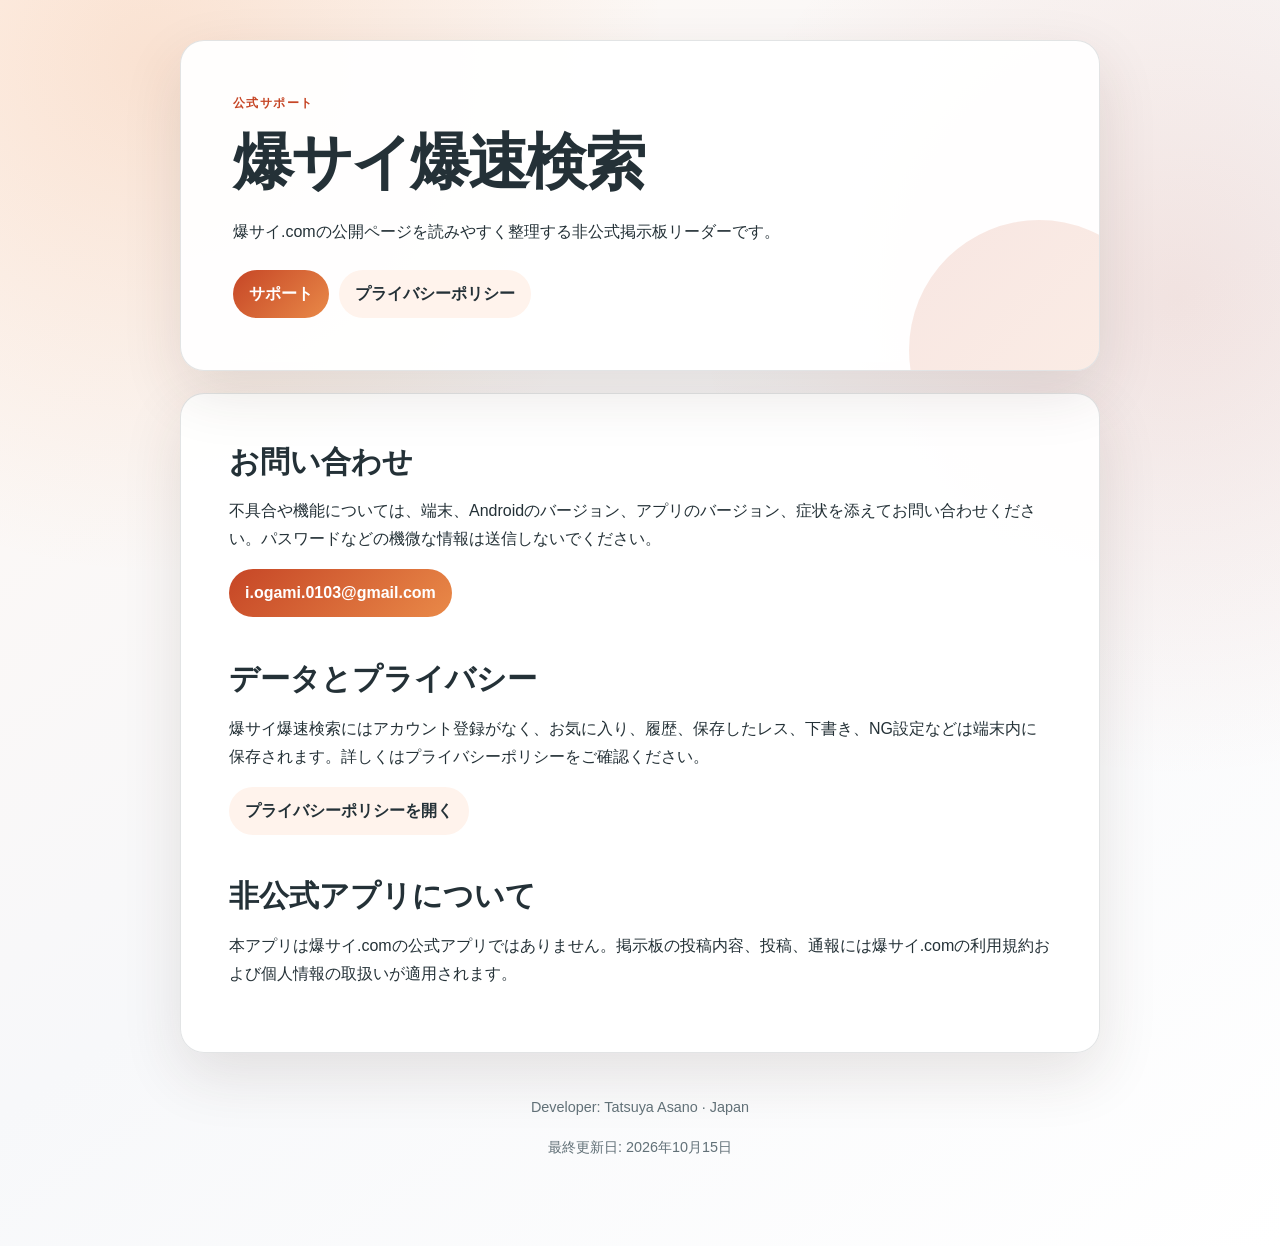
==== index.html @ 12d71f44 "Publish support and privacy pages" ====
<!doctype html>
<html lang="ja">
  <head>
    <meta charset="utf-8" />
    <meta name="viewport" content="width=device-width, initial-scale=1" />
    <meta name="description" content="非公式掲示板リーダー 爆サイ爆速検索の公式サポートページ" />
    <link rel="canonical" href="https://iogami0103.github.io/bakuyomi-support/" />
    <link rel="stylesheet" href="style.css" />
    <title>爆サイ爆速検索 サポート</title>
  </head>
  <body>
    <a class="skip-link" href="#support">サポート情報へ移動</a>
    <div class="page">
      <header>
        <p class="eyebrow">公式サポート</p>
        <h1>爆サイ爆速検索</h1>
        <p>爆サイ.comの公開ページを読みやすく整理する非公式掲示板リーダーです。</p>
        <nav aria-label="サポートナビゲーション">
          <a aria-current="page" href="./">サポート</a>
          <a href="privacy.html">プライバシーポリシー</a>
        </nav>
      </header>

      <main id="support" class="card">
        <h2>お問い合わせ</h2>
        <p>不具合や機能については、端末、Androidのバージョン、アプリのバージョン、症状を添えてお問い合わせください。パスワードなどの機微な情報は送信しないでください。</p>
        <p><a class="button primary" href="mailto:i.ogami.0103@gmail.com?subject=%E7%88%86%E3%82%B5%E3%82%A4%E7%88%86%E9%80%9F%E6%A4%9C%E7%B4%A2%20%E3%82%B5%E3%83%9D%E3%83%BC%E3%83%88">i.ogami.0103@gmail.com</a></p>

        <h2>データとプライバシー</h2>
        <p>爆サイ爆速検索にはアカウント登録がなく、お気に入り、履歴、保存したレス、下書き、NG設定などは端末内に保存されます。詳しくはプライバシーポリシーをご確認ください。</p>
        <p><a class="button" href="privacy.html">プライバシーポリシーを開く</a></p>

        <h2>非公式アプリについて</h2>
        <p>本アプリは爆サイ.comの公式アプリではありません。掲示板の投稿内容、投稿、通報には爆サイ.comの利用規約および個人情報の取扱いが適用されます。</p>
      </main>

      <footer>
        <p>Developer: Tatsuya Asano · Japan</p>
        <p>最終更新日: 2026年10月15日</p>
      </footer>
    </div>
  </body>
</html>
---- style.css ----
:root {
  color-scheme: light;
  --ink: #243137;
  --muted: #617077;
  --paper: rgba(255, 255, 255, 0.94);
  --line: rgba(36, 49, 55, 0.13);
  --accent: #c64626;
  --accent-2: #e98948;
  --soft: #fff3ec;
  --shadow: 0 22px 60px rgba(63, 43, 34, 0.12);
}

* { box-sizing: border-box; }

html { scroll-behavior: smooth; }

body {
  margin: 0;
  min-height: 100vh;
  color: var(--ink);
  background:
    radial-gradient(circle at 12% 5%, rgba(233, 137, 72, 0.2), transparent 32rem),
    radial-gradient(circle at 92% 24%, rgba(198, 70, 38, 0.12), transparent 30rem),
    linear-gradient(145deg, #fff8f3 0%, #f7f8fa 52%, #fff 100%);
  font: 16px/1.75 -apple-system, BlinkMacSystemFont, "Segoe UI", sans-serif;
}

a {
  color: var(--accent);
  overflow-wrap: anywhere;
  text-underline-offset: 0.16em;
}

a:focus-visible {
  border-radius: 4px;
  outline: 3px solid var(--accent);
  outline-offset: 3px;
}

.skip-link {
  position: absolute;
  top: -6rem;
  left: 1rem;
  z-index: 10;
  padding: 10px 16px;
  border-radius: 12px;
  color: #fff;
  background: var(--accent);
}

.skip-link:focus { top: 1rem; }

.page {
  width: min(920px, calc(100% - 32px));
  margin: 0 auto;
  padding: 40px 0 72px;
}

header,
.card {
  border: 1px solid var(--line);
  border-radius: 24px;
  background: var(--paper);
  box-shadow: var(--shadow);
}

header {
  position: relative;
  overflow: hidden;
  padding: clamp(28px, 6vw, 52px);
}

header::after {
  position: absolute;
  right: -70px;
  bottom: -110px;
  width: 260px;
  height: 260px;
  border-radius: 50%;
  background: linear-gradient(135deg, var(--accent), var(--accent-2));
  content: "";
  opacity: 0.13;
}

.eyebrow {
  margin: 0 0 8px;
  color: var(--accent);
  font-size: 0.78rem;
  font-weight: 750;
  letter-spacing: 0.12em;
}

h1, h2, h3 {
  line-height: 1.3;
  text-wrap: balance;
}

h1 {
  margin: 0;
  font-size: clamp(2.1rem, 7vw, 3.8rem);
  letter-spacing: -0.045em;
}

h2 {
  margin: 2.6rem 0 1rem;
  font-size: clamp(1.4rem, 4vw, 1.9rem);
}

h3 { margin: 1.8rem 0 0.7rem; }

.updated { color: var(--muted); }

nav {
  display: flex;
  flex-wrap: wrap;
  gap: 10px;
  margin-top: 24px;
}

nav a,
.button {
  display: inline-flex;
  align-items: center;
  min-height: 44px;
  padding: 10px 16px;
  border-radius: 999px;
  color: var(--ink);
  font-weight: 700;
  text-decoration: none;
  background: var(--soft);
}

nav a[aria-current="page"],
.button.primary {
  color: #fff;
  background: linear-gradient(135deg, var(--accent), var(--accent-2));
}

.card {
  margin-top: 22px;
  padding: clamp(24px, 5vw, 48px);
}

.card > :first-child { margin-top: 0; }

li + li { margin-top: 0.4rem; }

footer {
  padding-top: 28px;
  color: var(--muted);
  text-align: center;
  font-size: 0.9rem;
}

@media (max-width: 700px) {
  .page { padding-top: 24px; }
  header, .card { border-radius: 18px; }
  .card { padding: 24px 20px; }
}

@media (prefers-reduced-motion: reduce) {
  html { scroll-behavior: auto; }
}

@media print {
  body { background: #fff; }
  .page { width: 100%; padding: 0; }
  header, .card { border: 0; box-shadow: none; }
  nav, .skip-link { display: none; }
}
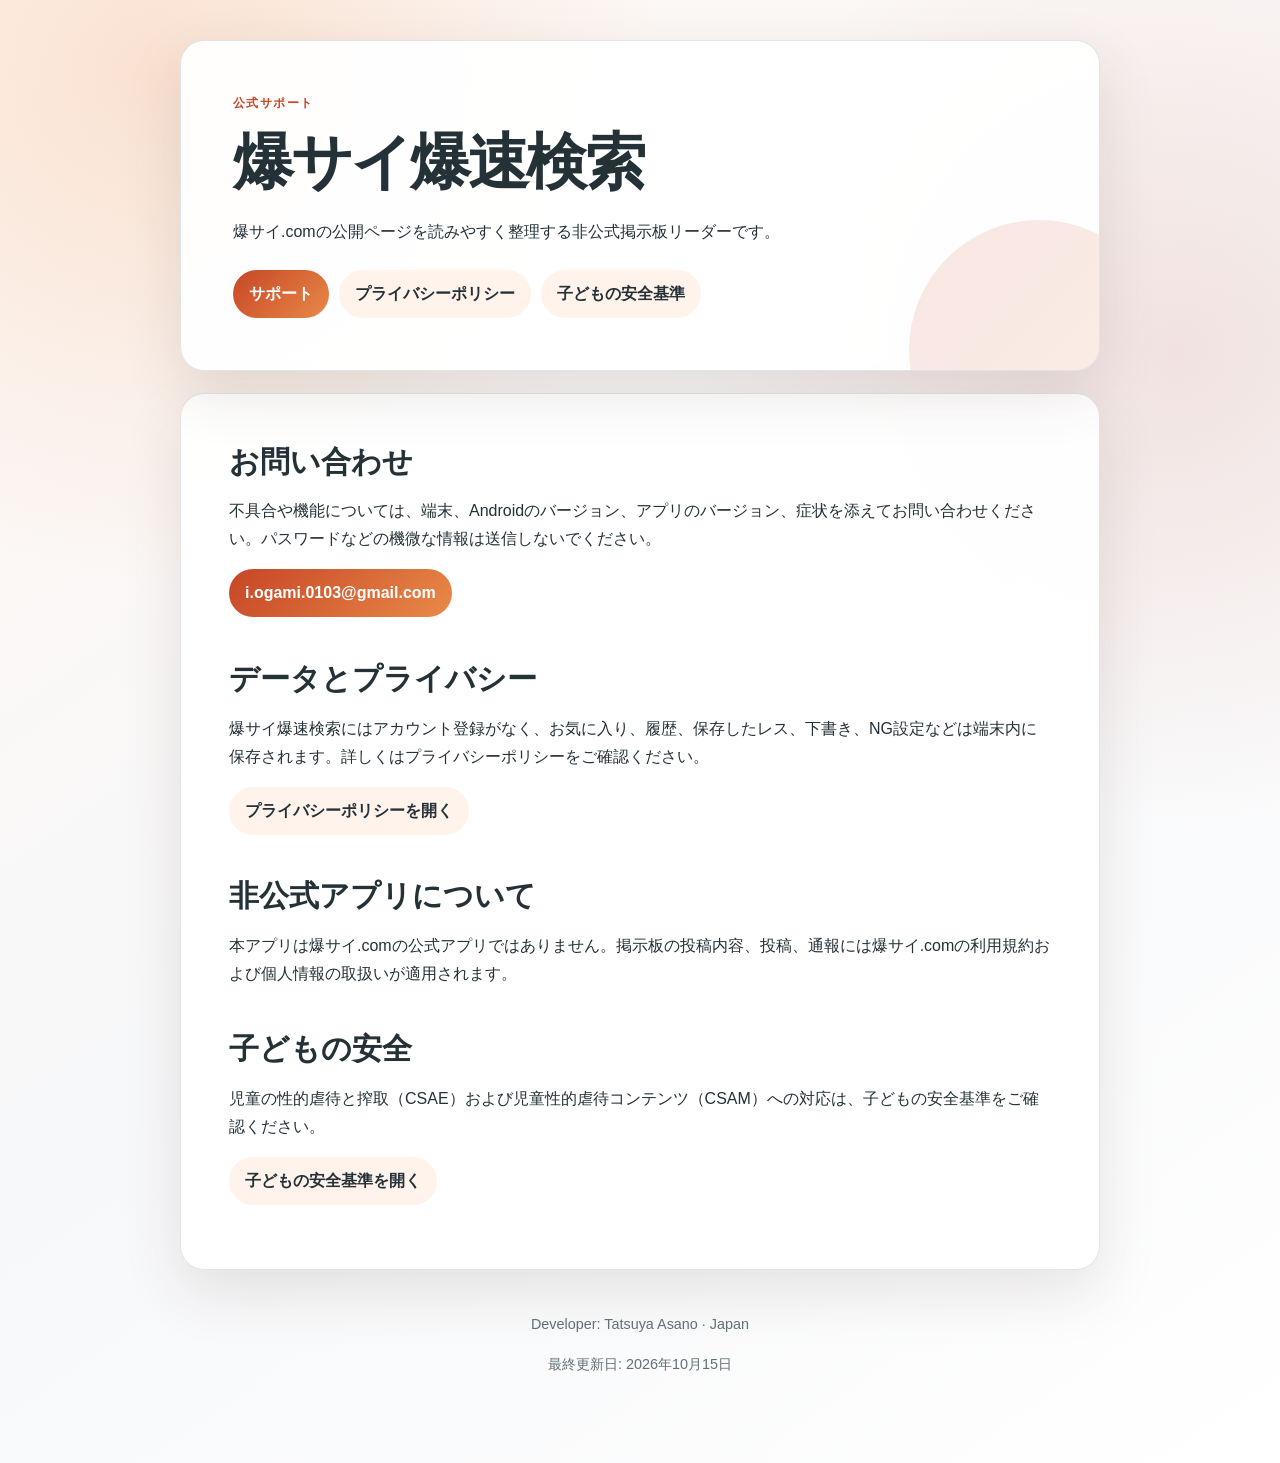
==== commit 0ce270f1: "Add child safety standards" ====
--- a/index.html
+++ b/index.html
@@ -18,6 +18,7 @@
         <nav aria-label="サポートナビゲーション">
           <a aria-current="page" href="./">サポート</a>
           <a href="privacy.html">プライバシーポリシー</a>
+          <a href="child-safety.html">子どもの安全基準</a>
         </nav>
       </header>
 
@@ -32,6 +33,10 @@
 
         <h2>非公式アプリについて</h2>
         <p>本アプリは爆サイ.comの公式アプリではありません。掲示板の投稿内容、投稿、通報には爆サイ.comの利用規約および個人情報の取扱いが適用されます。</p>
+
+        <h2>子どもの安全</h2>
+        <p>児童の性的虐待と搾取（CSAE）および児童性的虐待コンテンツ（CSAM）への対応は、子どもの安全基準をご確認ください。</p>
+        <p><a class="button" href="child-safety.html">子どもの安全基準を開く</a></p>
       </main>
 
       <footer>
